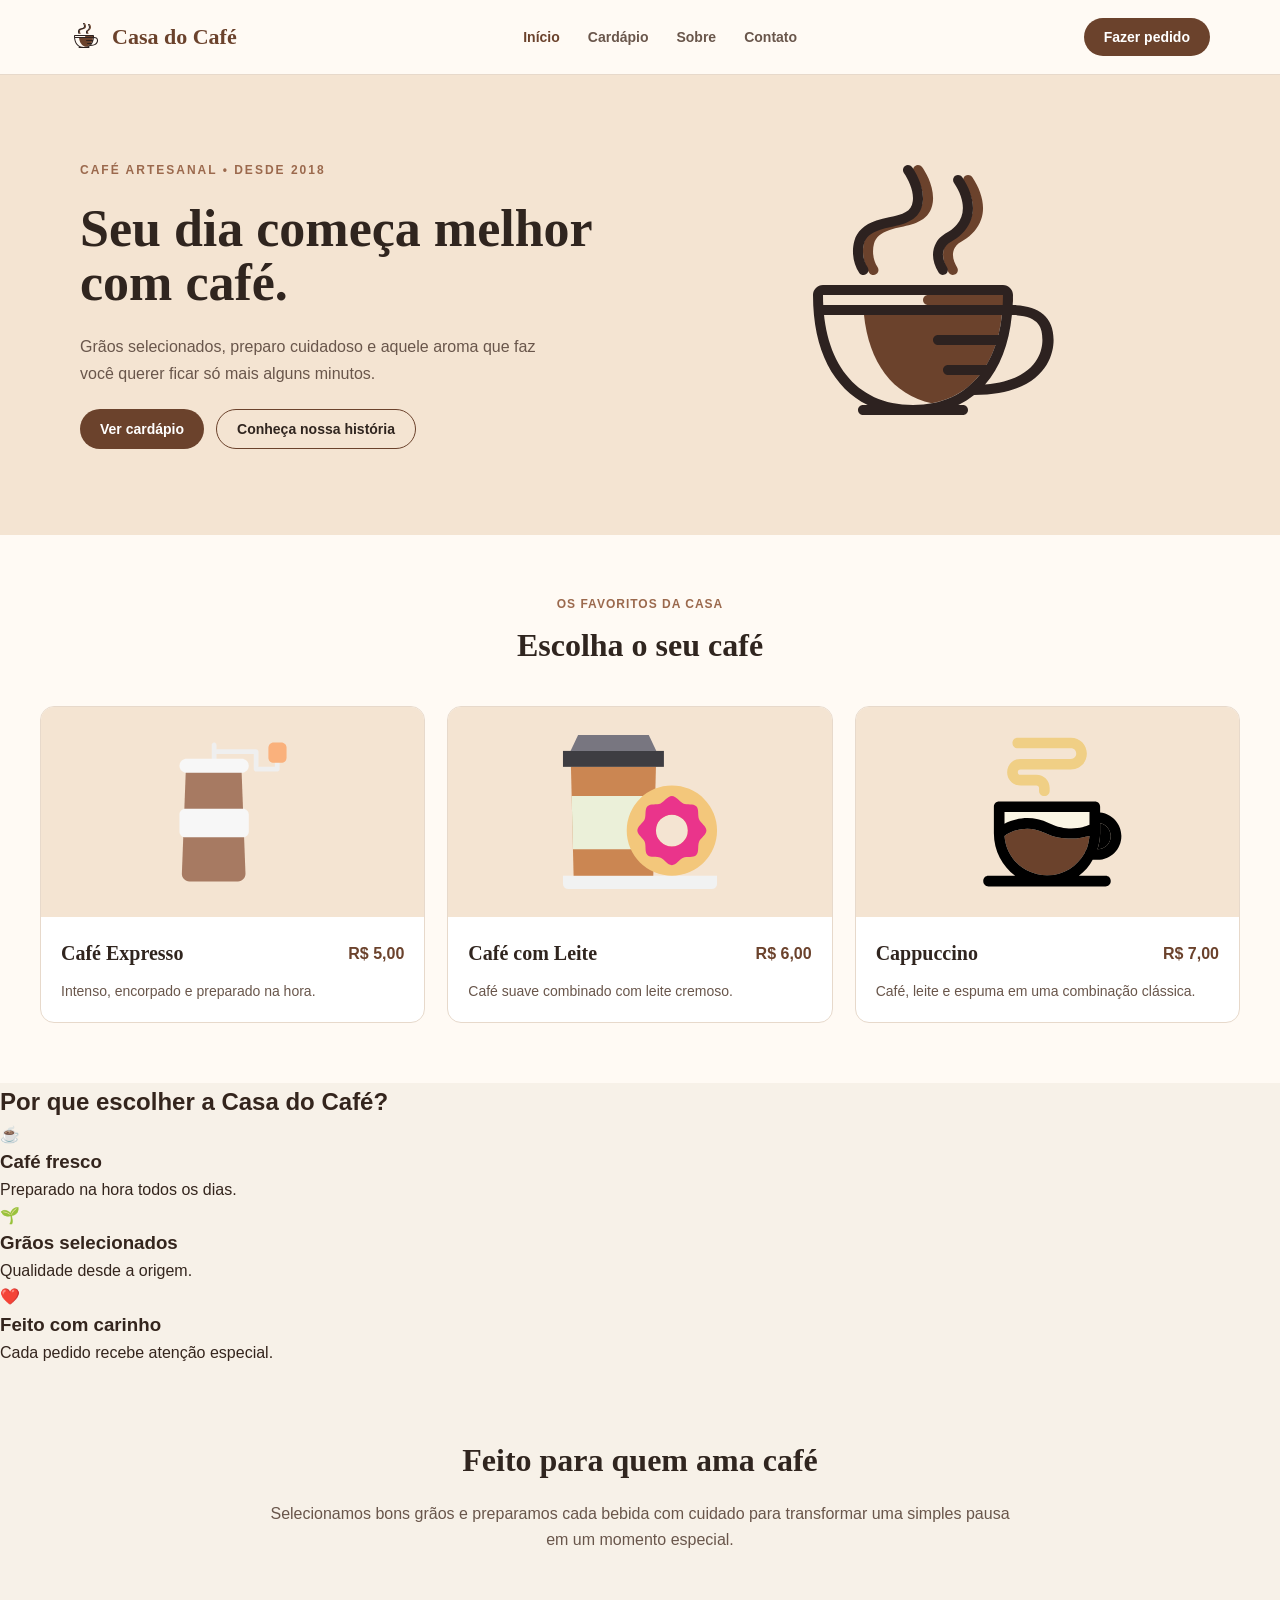
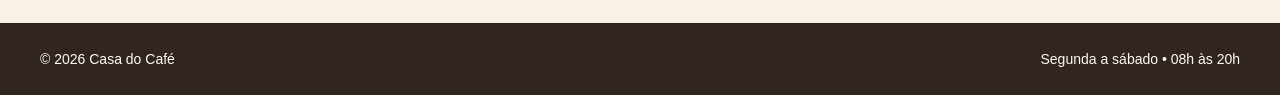
==== Projezinho/index.html @ 2fc394b6 "Add existing project files" ====
<!DOCTYPE html>
<html lang="pt-br">

<head>
    <meta charset="UTF-8">
    <meta name="viewport" content="width=device-width, initial-scale=1.0">

    <title>Casa do Café</title>

    <link rel="stylesheet" href="style.css">
</head>

<body>

    <!-- =========================
         HEADER
    ========================== -->

    <header>

        <div class="header-container">

            <div class="logo">
                <img src="logo.svg" alt="Logo da Casa do Café" class="logo-img">

                <span>Casa do Café</span>
            </div>


            <nav>
                <a href="#" class="inicio">Início</a>
                <a href="#cardapio">Cardápio</a>
                <a href="#sobre">Sobre</a>
                <a href="#contato">Contato</a>
            </nav>


            <button class="pedido-button">
                Fazer pedido
            </button>

        </div>

    </header>


    <!-- =========================
         CONTEÚDO PRINCIPAL
    ========================== -->

    <main>


        <!-- =========================
             HERO
        ========================== -->

        <section class="hero">

            <div class="hero-container">


                <!-- LADO ESQUERDO -->
                <div class="hero-content">

                    <p class="sub-hero">
                        CAFÉ ARTESANAL • DESDE 2018
                    </p>


                    <h1>
                        Seu dia começa melhor com café.
                    </h1>


                    <p class="hero-descricao">
                        Grãos selecionados, preparo cuidadoso
                        e aquele aroma que faz você querer ficar
                        só mais alguns minutos.
                    </p>


                    <div class="hero-buttons">

                        <button class="cardapio-button">
                            Ver cardápio
                        </button>


                        <button class="sobre-button">
                            Conheça nossa história
                        </button>

                    </div>

                </div>


                <!-- LADO DIREITO -->
                <div class="hero-image">

                    <img src="logo.svg" alt="Xícara de café">

                </div>

            </div>

        </section>



        <!-- =========================
             PRODUTOS
        ========================== -->

        <section class="produtos" id="cardapio">

            <div class="produtos-container">


                <!-- TÍTULO DA SEÇÃO -->
                <div class="produtos-header">

                    <p class="sub-produtos">
                        OS FAVORITOS DA CASA
                    </p>


                    <h2>
                        Escolha o seu café
                    </h2>

                </div>


                <!-- GRID -->
                <div class="menu-grid">


                    <!-- CARD 1 -->
                    <article class="produto">

                        <div class="produto-imagem">

                            <img src="expresso.svg" alt="Café Expresso">

                        </div>


                        <div class="produto-info">

                            <div class="produto-header">

                                <h3>
                                    Café Expresso
                                </h3>

                                <p class="preco">
                                    R$ 5,00
                                </p>

                            </div>


                            <p class="descricao">
                                Intenso, encorpado e preparado na hora.
                            </p>

                        </div>

                    </article>



                    <!-- CARD 2 -->
                    <article class="produto">

                        <div class="produto-imagem">

                            <img src="cafe.svg" alt="Café com Leite">

                        </div>


                        <div class="produto-info">

                            <div class="produto-header">

                                <h3>
                                    Café com Leite
                                </h3>

                                <p class="preco">
                                    R$ 6,00
                                </p>

                            </div>


                            <p class="descricao">
                                Café suave combinado com leite cremoso.
                            </p>

                        </div>

                    </article>



                    <!-- CARD 3 -->
                    <article class="produto">

                        <div class="produto-imagem">

                            <img src="capuccino.svg" alt="Cappuccino">

                        </div>


                        <div class="produto-info">

                            <div class="produto-header">

                                <h3>
                                    Cappuccino
                                </h3>

                                <p class="preco">
                                    R$ 7,00
                                </p>

                            </div>


                            <p class="descricao">
                                Café, leite e espuma em uma
                                combinação clássica.
                            </p>

                        </div>

                    </article>

                </div>

            </div>

        </section>


        <!-- =========================
             BENEFÍCIOS
        ========================== -->
        <section class="beneficios">

            <h2>
                Por que escolher a Casa do Café?
            </h2>

            <div class="beneficios-grid">

                <article class="beneficio">

                    <div class="beneficio-icone">
                        ☕
                    </div>

                    <h3>
                        Café fresco
                    </h3>

                    <p>
                        Preparado na hora todos os dias.
                    </p>

                </article>


                <article class="beneficio">

                    <div class="beneficio-icone">
                        🌱
                    </div>

                    <h3>
                        Grãos selecionados
                    </h3>

                    <p>
                        Qualidade desde a origem.
                    </p>

                </article>


                <article class="beneficio">

                    <div class="beneficio-icone">
                        ❤️
                    </div>

                    <h3>
                        Feito com carinho
                    </h3>

                    <p>
                        Cada pedido recebe atenção especial.
                    </p>

                </article>

            </div>

        </section>

        <!-- =========================
             SOBRE
        ========================== -->

        <section class="sobre" id="sobre">

            <h2>
                Feito para quem ama café
            </h2>

            <p>
                Selecionamos bons grãos e preparamos cada bebida
                com cuidado para transformar uma simples pausa
                em um momento especial.
            </p>

        </section>

    </main>



    <!-- =========================
         FOOTER
    ========================== -->

    <footer id="contato">

        <p>
            © 2026 Casa do Café
        </p>

        <p>
            Segunda a sábado • 08h às 20h
        </p>

    </footer>

</body>

</html>
---- Projezinho/style.css ----
/* =========================================
   RESET
========================================= */

* {
    margin: 0;
    padding: 0;
    box-sizing: border-box;
}


/* =========================================
   CORES
========================================= */

:root {

    --bg-main: #f7f1e8;
    --bg-light: #fffaf4;
    --bg-hero: #f4e4d2;

    --brown-dark: #30251f;
    --brown: #6b422c;
    --brown-light: #9b694d;

    --text-main: #34251d;
    --text-secondary: #69564b;

    --border: #e7d9cb;

    --white: #ffffff;
}


/* =========================================
   BODY
========================================= */

body {

    font-family: Arial, Helvetica, sans-serif;

    background-color: var(--bg-main);

    color: var(--text-main);

    line-height: 1.6;
}


/* =========================================
   HEADER
========================================= */

header {

    background-color: var(--bg-light);

    border-bottom: 1px solid var(--border);
}


/*
    Container interno.

    max-width impede o conteúdo
    de ficar espalhado demais em telas grandes.
*/

.header-container {

    max-width: 1200px;

    margin: 0 auto;

    padding: 18px 30px;


    display: flex;

    justify-content: space-between;

    align-items: center;

    gap: 30px;
}


/* =========================================
   LOGO
========================================= */

.logo {

    display: flex;

    align-items: center;

    gap: 10px;


    font-family: Georgia, serif;

    font-size: 22px;

    font-weight: bold;

    color: var(--brown);
}


.logo-img {

    width: 32px;

    height: 32px;
}


/* =========================================
   MENU
========================================= */

nav {

    display: flex;

    align-items: center;

    gap: 28px;
}


nav a {

    text-decoration: none;

    color: var(--text-secondary);

    font-size: 14px;

    font-weight: bold;

    transition: color 0.2s ease;
}


nav a:hover {

    color: var(--brown);
}


nav .inicio {

    color: var(--brown);
}


/* =========================================
   BOTÕES
========================================= */

button {

    font-family: inherit;

    font-size: 14px;

    font-weight: bold;


    padding: 11px 20px;


    border: none;

    border-radius: 30px;


    cursor: pointer;


    transition:
        background-color 0.2s ease,
        color 0.2s ease,
        transform 0.2s ease;
}


button:hover {

    transform: translateY(-2px);
}


/* botão do header */

.pedido-button {

    background-color: var(--brown);

    color: var(--white);
}


.pedido-button:hover {

    background-color: var(--brown-dark);
}


/* =========================================
   HERO
========================================= */

.hero {

    background-color: var(--bg-hero);
}


/*
    O HERO possui dois filhos:

    .hero-content
    .hero-image

    Por isso usamos flex em linha.
*/

.hero-container {

    max-width: 1200px;

    margin: 0 auto;


    padding: 70px 40px;


    display: flex;

    justify-content: space-between;

    align-items: center;

    gap: 50px;
}


/* =========================================
   CONTEÚDO DO HERO
========================================= */

.hero-content {

    width: 50%;


    display: flex;

    flex-direction: column;

    align-items: flex-start;

    gap: 22px;
}


.sub-hero {

    color: var(--brown-light);

    font-size: 12px;

    font-weight: bold;

    letter-spacing: 2px;
}


.hero h1 {

    font-family: Georgia, serif;

    font-size: 52px;

    line-height: 1.05;

    color: var(--brown-dark);

    max-width: 520px;
}


.hero-descricao {

    max-width: 470px;

    color: var(--text-secondary);

    font-size: 16px;

    line-height: 1.7;
}


/* =========================================
   BOTÕES DO HERO
========================================= */

.hero-buttons {

    display: flex;

    gap: 12px;

    flex-wrap: wrap;
}


.cardapio-button {

    background-color: var(--brown);

    color: var(--white);
}


.cardapio-button:hover {

    background-color: var(--brown-dark);
}


.sobre-button {

    background-color: transparent;

    color: var(--brown-dark);

    border: 1px solid var(--brown);
}


.sobre-button:hover {

    background-color: var(--brown);

    color: var(--white);
}


/* =========================================
   IMAGEM DO HERO
========================================= */

.hero-image {

    width: 50%;


    display: flex;

    justify-content: center;

    align-items: center;
}


/*
    ESSA PARTE resolve o problema
    da imagem enorme.
*/

.hero-image img {

    width: 320px;

    max-width: 100%;

    height: auto;
}


/* =========================================
   PRODUTOS
========================================= */

.produtos {

    background-color: var(--bg-light);

    padding: 60px 30px;
}


.produtos-container {

    max-width: 1200px;

    margin: 0 auto;
}


/* =========================================
   TÍTULO DOS PRODUTOS
========================================= */

.produtos-header {

    text-align: center;

    margin-bottom: 35px;
}


.sub-produtos {

    color: var(--brown-light);

    font-size: 12px;

    font-weight: bold;

    letter-spacing: 1px;

    margin-bottom: 6px;
}


.produtos-header h2 {

    font-family: Georgia, serif;

    font-size: 32px;

    color: var(--brown-dark);
}


/* =========================================
   GRID
========================================= */

.menu-grid {

    display: grid;


    /*
        Cria cards responsivos.

        Cada card tem mínimo de 280px.
    */

    grid-template-columns:
        repeat(auto-fit,
            minmax(280px, 1fr));


    gap: 22px;
}


/* =========================================
   CARD
========================================= */

.produto {

    background-color: var(--white);


    border: 1px solid var(--border);

    border-radius: 14px;


    overflow: hidden;


    display: flex;

    flex-direction: column;


    transition:
        transform 0.2s ease,
        box-shadow 0.2s ease;
}


.produto:hover {

    transform: translateY(-5px);

    box-shadow:
        0 8px 20px rgba(48, 37, 31, 0.12);
}


/* =========================================
   IMAGEM DO CARD
========================================= */

.produto-imagem {

    width: 100%;

    height: 210px;


    background-color: var(--bg-hero);


    display: flex;

    justify-content: center;

    align-items: center;


    overflow: hidden;
}


.produto-imagem img {

    width: 100%;

    height: 100%;


    object-fit: contain;


    padding: 20px;
}


/*
    Para foto real, normalmente usaríamos:

    object-fit: cover;

    Mas seus arquivos são SVGs/ilustrações,
    então contain funciona melhor.
*/


/* =========================================
   CONTEÚDO DO CARD
========================================= */

.produto-info {

    padding: 20px;


    display: flex;

    flex-direction: column;

    gap: 12px;


    flex: 1;
}


/* =========================================
   NOME + PREÇO
========================================= */

.produto-header {

    display: flex;

    justify-content: space-between;

    align-items: center;

    gap: 15px;
}


.produto-header h3 {

    font-family: Georgia, serif;

    font-size: 20px;

    color: var(--brown-dark);
}


.preco {

    color: var(--brown);

    font-weight: bold;

    white-space: nowrap;
}


/* =========================================
   DESCRIÇÃO
========================================= */

.descricao {

    color: var(--text-secondary);

    font-size: 14px;

    line-height: 1.5;
}


/* =========================================
   SOBRE
========================================= */

.sobre {

    max-width: 800px;

    margin: 0 auto;

    padding: 70px 30px;

    text-align: center;
}


.sobre h2 {

    font-family: Georgia, serif;

    font-size: 32px;

    color: var(--brown-dark);

    margin-bottom: 15px;
}


.sobre p {

    color: var(--text-secondary);
}


/* =========================================
   FOOTER
========================================= */

footer {

    background-color: var(--brown-dark);

    color: var(--bg-light);


    padding: 25px 40px;


    display: flex;

    justify-content: space-between;

    align-items: center;


    gap: 20px;


    font-size: 14px;
}


/* =========================================
   RESPONSIVIDADE
========================================= */

@media (max-width: 800px) {


    /* HEADER */

    .header-container {

        flex-direction: column;

        gap: 15px;
    }


    nav {

        flex-wrap: wrap;

        justify-content: center;

        gap: 15px;
    }


    /* HERO */

    .hero-container {

        flex-direction: column;

        padding: 50px 25px;
    }


    .hero-content {

        width: 100%;

        align-items: center;

        text-align: center;
    }


    .hero h1 {

        font-size: 40px;
    }


    .hero-image {

        width: 100%;
    }


    .hero-image img {

        width: 220px;
    }


    /* BOTÕES */

    .hero-buttons {

        justify-content: center;
    }


    /* PRODUTOS */

    .produtos {

        padding: 45px 20px;
    }

    /* Benefícios */

    .beneficios {
        padding: 60px 30px;
        text-align: center;
        background-color: var(--bg-light);
    }

    .beneficios h2 {
        font-family: Georgia, serif;
        font-size: 32px;
        color: var(--brown-dark);
        margin-bottom: 35px;
    }

    .beneficios-grid {
        display: grid;
        grid-template-columns: repeat(3, 1fr);
        gap: 20px;
    } 
    .beneficio-icone {
    font-size: 48px;
}

    /* FOOTER */

    footer {

        flex-direction: column;

        text-align: center;
    }

}
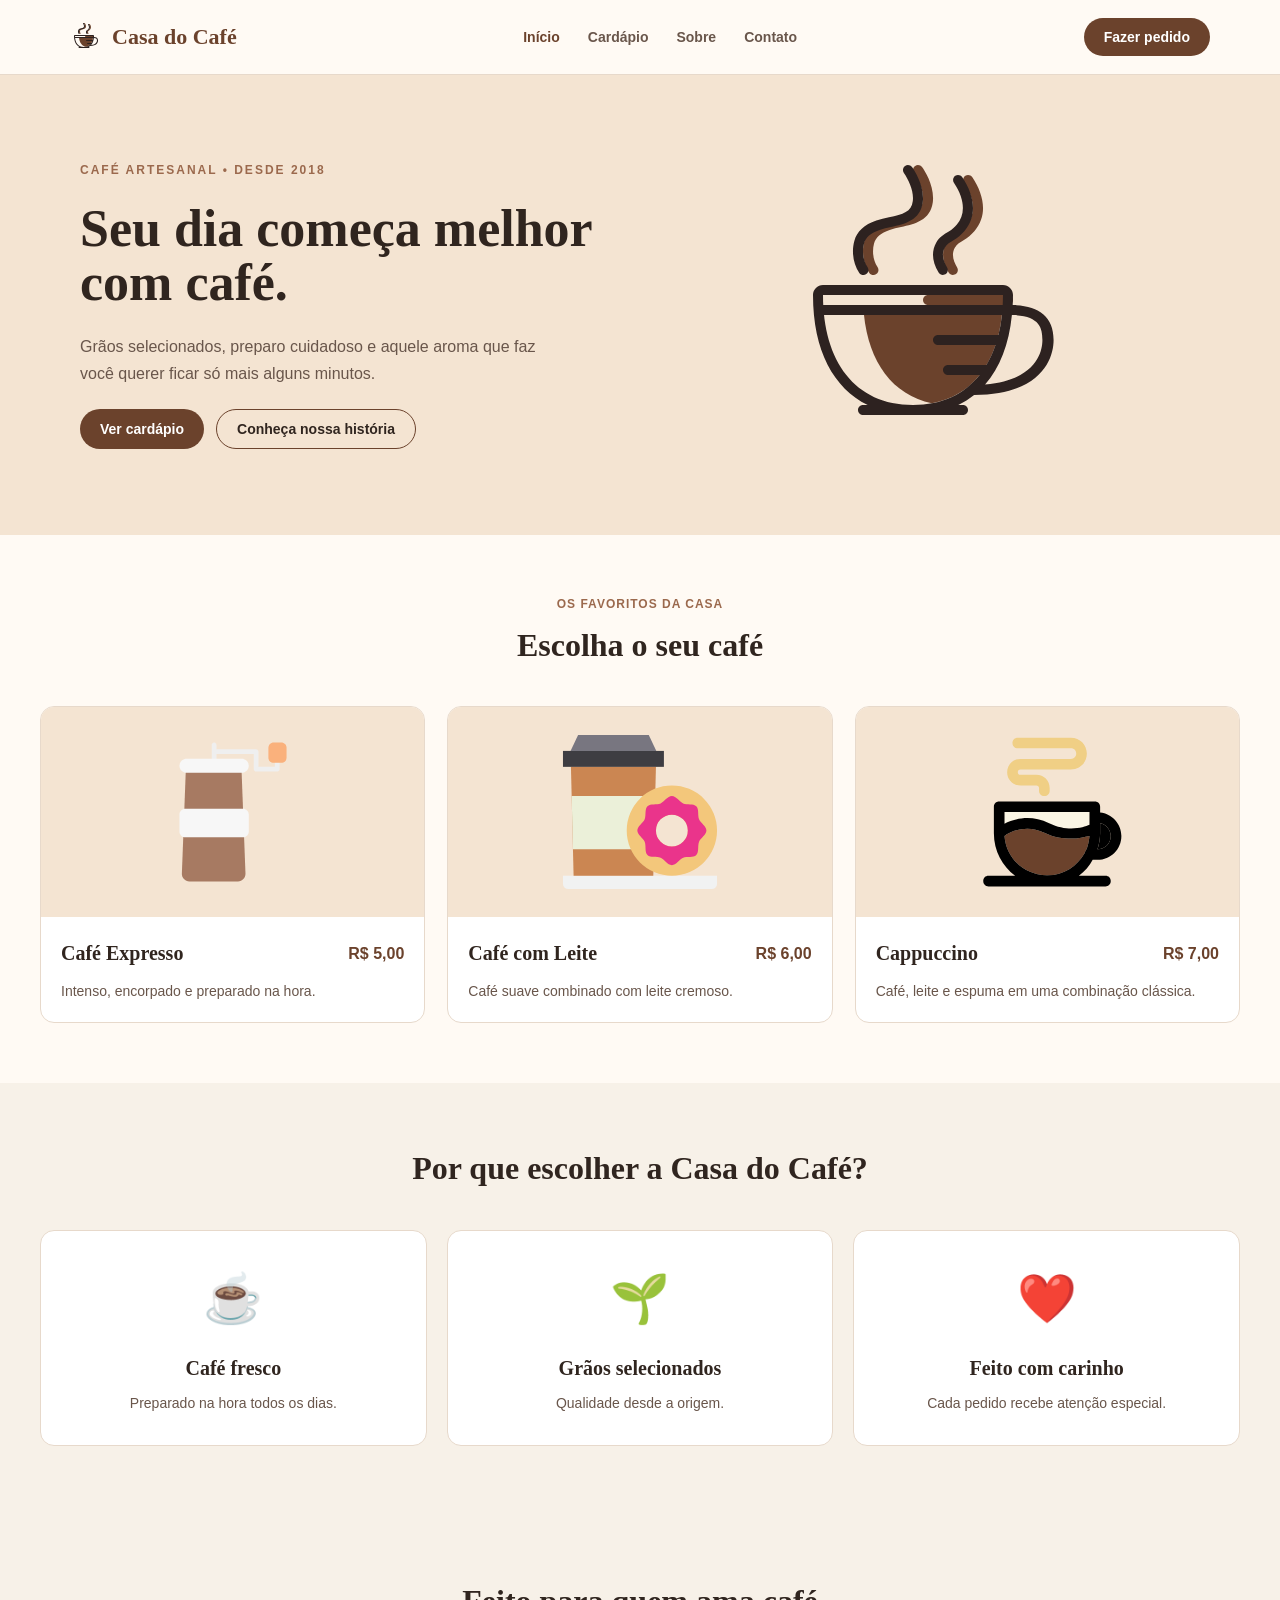
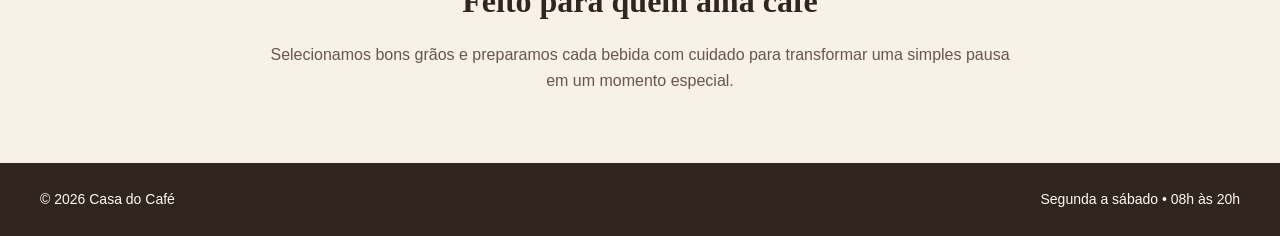
==== commit cd6577f1: "fix" ====
--- a/Projezinho/index.html
+++ b/Projezinho/index.html
@@ -21,21 +21,21 @@
         <div class="header-container">
 
             <div class="logo">
-                <img src="logo.svg" alt="Logo da Casa do Café" class="logo-img">
+                <img src="images/logo.svg" alt="Logo da Casa do Café" class="logo-img">
 
                 <span>Casa do Café</span>
             </div>
 
 
             <nav>
-                <a href="#" class="inicio">Início</a>
-                <a href="#cardapio">Cardápio</a>
-                <a href="#sobre">Sobre</a>
-                <a href="#contato">Contato</a>
+                <a href="index.html" class="inicio" aria-current="page">Início</a>
+                <a href="pages/cardapio.html">Cardápio</a>
+                <a href="pages/sobre.html">Sobre</a>
+                <a href="pages/contato.html">Contato</a>
             </nav>
 
 
-            <button class="pedido-button">
+            <button class="pedido-button" onclick="window.location.href='pages/cardapio.html'">
                 Fazer pedido
             </button>
 
@@ -82,12 +82,12 @@
 
                     <div class="hero-buttons">
 
-                        <button class="cardapio-button">
+                        <button class="cardapio-button" onclick="window.location.href='pages/cardapio.html'">
                             Ver cardápio
                         </button>
 
 
-                        <button class="sobre-button">
+                        <button class="sobre-button" onclick="window.location.href='pages/sobre.html'">
                             Conheça nossa história
                         </button>
 
@@ -99,7 +99,7 @@
                 <!-- LADO DIREITO -->
                 <div class="hero-image">
 
-                    <img src="logo.svg" alt="Xícara de café">
+                    <img src="images/logo.svg" alt="Xícara de café">
 
                 </div>
 
@@ -142,7 +142,7 @@
 
                         <div class="produto-imagem">
 
-                            <img src="expresso.svg" alt="Café Expresso">
+                            <img src="images/expresso.svg" alt="Café Expresso">
 
                         </div>
 
@@ -177,7 +177,7 @@
 
                         <div class="produto-imagem">
 
-                            <img src="cafe.svg" alt="Café com Leite">
+                            <img src="images/cafe.svg" alt="Café com Leite">
 
                         </div>
 
@@ -212,7 +212,7 @@
 
                         <div class="produto-imagem">
 
-                            <img src="capuccino.svg" alt="Cappuccino">
+                            <img src="images/capuccino.svg" alt="Cappuccino">
 
                         </div>
 
--- a/Projezinho/style.css
+++ b/Projezinho/style.css
@@ -151,7 +151,7 @@
 }
 
 
-nav .inicio {
+nav a[aria-current="page"] {
 
     color: var(--brown);
 }
@@ -621,6 +621,59 @@
 
 
 /* =========================================
+   BENEFÍCIOS
+========================================= */
+
+.beneficios {
+    padding: 60px 30px;
+    text-align: center;
+    background-color: var(--bg-main);
+}
+
+.beneficios h2 {
+    font-family: Georgia, serif;
+    font-size: 32px;
+    color: var(--brown-dark);
+    margin-bottom: 35px;
+}
+
+.beneficios-grid {
+    max-width: 1200px;
+    margin: 0 auto;
+
+    display: grid;
+    grid-template-columns: repeat(3, 1fr);
+    gap: 20px;
+}
+
+.beneficio {
+    background-color: var(--white);
+
+    padding: 30px 20px;
+
+    border: 1px solid var(--border);
+    border-radius: 14px;
+}
+
+.beneficio-icone {
+    font-size: 48px;
+    margin-bottom: 15px;
+}
+
+.beneficio h3 {
+    font-family: Georgia, serif;
+    color: var(--brown-dark);
+    font-size: 20px;
+    margin-bottom: 8px;
+}
+
+.beneficio p {
+    color: var(--text-secondary);
+    font-size: 14px;
+}
+
+
+/* =========================================
    SOBRE
 ========================================= */
 
@@ -655,6 +708,128 @@
 
 
 /* =========================================
+   CONTATO
+========================================= */
+
+.contato-page {
+    max-width: 1200px;
+    margin: 0 auto;
+    padding: 64px 30px 80px;
+}
+
+.contato-intro {
+    max-width: 640px;
+    margin: 0 auto 42px;
+    text-align: center;
+}
+
+.contato-intro h1 {
+    margin: 8px 0 12px;
+    color: var(--brown-dark);
+    font-family: Georgia, serif;
+    font-size: 42px;
+    line-height: 1.15;
+}
+
+.contato-intro > p:last-child,
+.contato-info > p {
+    color: var(--text-secondary);
+}
+
+.contato-layout {
+    display: grid;
+    grid-template-columns: minmax(240px, 0.8fr) minmax(0, 1.2fr);
+    gap: 24px;
+    align-items: start;
+}
+
+.contato-info,
+.contato-formulario {
+    padding: 30px;
+    border: 1px solid var(--border);
+    border-radius: 12px;
+    background-color: var(--bg-light);
+}
+
+.contato-info h2,
+.contato-formulario h2 {
+    margin-bottom: 12px;
+    color: var(--brown-dark);
+    font-family: Georgia, serif;
+    font-size: 24px;
+}
+
+.contato-info > p {
+    margin-bottom: 28px;
+}
+
+.contato-horario {
+    padding-top: 20px;
+    border-top: 1px solid var(--border);
+}
+
+.contato-horario h3 {
+    margin-bottom: 8px;
+    color: var(--brown);
+    font-size: 15px;
+}
+
+.contato-horario p {
+    color: var(--text-secondary);
+    font-size: 14px;
+}
+
+.contato-formulario form {
+    display: grid;
+    gap: 18px;
+}
+
+.campo-contato {
+    display: grid;
+    gap: 7px;
+}
+
+.campo-contato label {
+    color: var(--text-main);
+    font-size: 14px;
+    font-weight: bold;
+}
+
+.campo-contato input,
+.campo-contato textarea {
+    width: 100%;
+    padding: 11px 12px;
+    border: 1px solid var(--border);
+    border-radius: 6px;
+    background-color: var(--white);
+    color: var(--text-main);
+    font: inherit;
+}
+
+.campo-contato textarea {
+    min-height: 150px;
+    resize: vertical;
+}
+
+.campo-contato input:focus,
+.campo-contato textarea:focus {
+    outline: 2px solid var(--brown-light);
+    outline-offset: 2px;
+}
+
+.contato-enviar {
+    justify-self: start;
+    border-radius: 6px;
+    background-color: var(--brown);
+    color: var(--white);
+}
+
+.contato-enviar:hover {
+    background-color: var(--brown-dark);
+}
+
+
+/* =========================================
    FOOTER
 ========================================= */
 
@@ -762,37 +937,50 @@
         padding: 45px 20px;
     }
 
-    /* Benefícios */
-
-    .beneficios {
-        padding: 60px 30px;
+    .beneficios-grid {
+        grid-template-columns: 1fr;
+    }
+
+    .contato-page {
+        padding: 48px 20px 60px;
+    }
+
+    .contato-layout {
+        grid-template-columns: 1fr;
+    }
+
+    .contato-intro h1 {
+        font-size: 36px;
+    }
+
+    .contato-info,
+    .contato-formulario {
+        padding: 24px;
+    }
+
+    /* FOOTER */
+
+    footer {
+
+        flex-direction: column;
+
         text-align: center;
-        background-color: var(--bg-light);
-    }
-
-    .beneficios h2 {
-        font-family: Georgia, serif;
+    }
+
+}
+
+@media (max-width: 600px) {
+
+    .hero h1 {
         font-size: 32px;
-        color: var(--brown-dark);
-        margin-bottom: 35px;
-    }
-
-    .beneficios-grid {
-        display: grid;
-        grid-template-columns: repeat(3, 1fr);
-        gap: 20px;
-    } 
-    .beneficio-icone {
-    font-size: 48px;
-}
-
-    /* FOOTER */
-
-    footer {
-
+    }
+
+    .hero-buttons {
+        width: 100%;
         flex-direction: column;
-
-        text-align: center;
-    }
-
+    }
+
+    .hero-buttons button {
+        width: 100%;
+    }
 }
